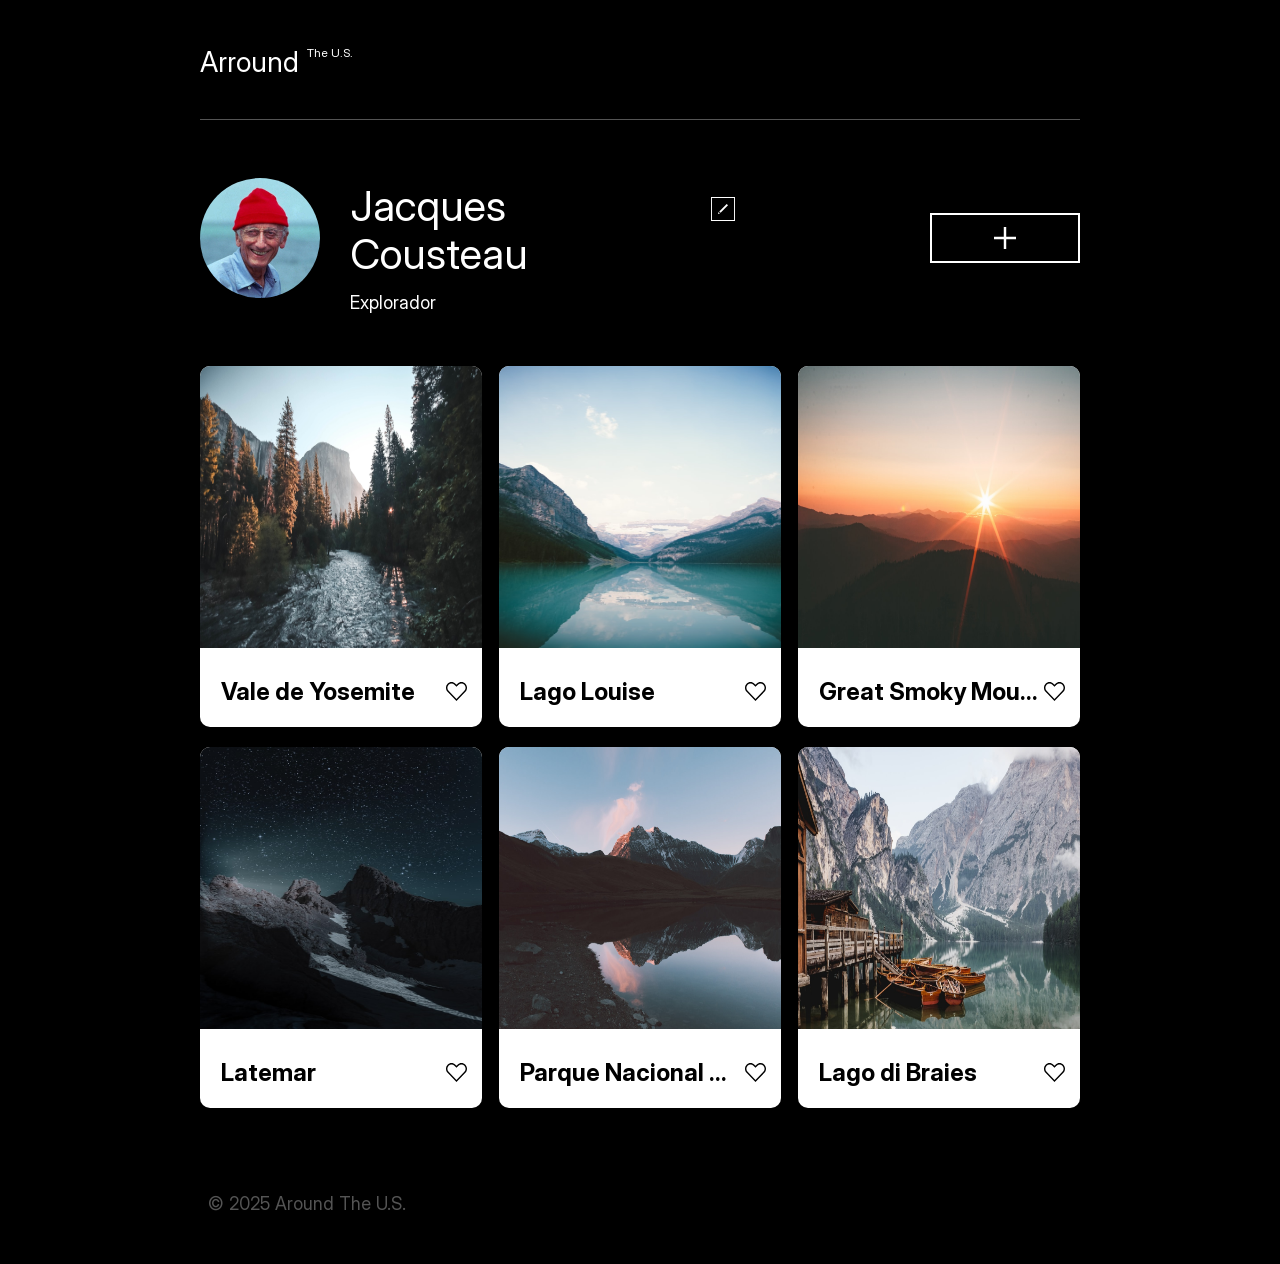
==== index.html @ 6bd6a64a "commit inicial com a base estrutural do projeto" ====
<!DOCTYPE html>
<html lang="en">
  <head>
    <meta charset="UTF-8" />
    <meta name="viewport" content="width=device-width, initial-scale=1.0" />
    <meta name="description" content="sprint 7 Around the US" />
    <meta name="author" content="Franciele Gonçalves de Medeiros Aquino" />
    <meta name="keywords" content="around" />
    <title>Around the US</title>
    <link rel="stylesheet" type="text/css" href="pages/index.css" />
    <link rel="icon" href="favicon.ico" />
  </head>
  <body>
    <div class="page">
      <header class="header">
        <h1 class="header__title">
          Arround
          <span class="header__title-complement">The U.S.</span>
        </h1>
      </header>

      <main class="content">
        <section class="profile">
          <img
            src="images/profile.jpg"
            alt="imagem de perfil"
            class="profile__image"
          />
          <div class="profile__info-wrapper">
            <div class="profile__info">
              <div class="profile-text__icon">
                <h2 class="profile__user">Jacques Cousteau</h2>
                <a class="profile__edit-button"></a>
              </div>
              <p class="profile__bio">Explorador</p>
            </div>
          </div>

          <button class="profile__add-button">
            <i class="profile__add-icon"></i>
          </button>
        </section>

        <section class="elements">
          <ul class="elements__list">
            <li class="card">
              <img
                src="images/Post1.jpg"
                alt="Vale de Yosemite"
                class="card__image"
              />
              <div class="card__description">
                <h3 class="card__title">Vale de Yosemite</h3>
                <button class="card__like-button" type="button"></button>
              </div>
            </li>

            <li class="card">
              <img
                src="images/Post2.jpg"
                alt="Lago Louise"
                class="card__image"
              />
              <div class="card__description">
                <h3 class="card__title">Lago Louise</h3>
                <button class="card__like-button" type="button"></button>
              </div>
            </li>

            <li class="card">
              <img
                src="images/Post3.jpg"
                alt="imagem da Great Smoky Mountains"
                class="card__image"
              />
              <div class="card__description">
                <h3 class="card__title">Great Smoky Mountains</h3>
                <button class="card__like-button" type="button"></button>
              </div>
            </li>

            <li class="card">
              <img src="images/Post4.jpg" alt="Latemar" class="card__image" />
              <div class="card__description">
                <h3 class="card__title">Latemar</h3>
                <button class="card__like-button" type="button"></button>
              </div>
            </li>

            <li class="card">
              <img
                src="images/Post5.jpg"
                alt="imagem do Parque Nacional Vanoise"
                class="card__image"
              />
              <div class="card__description">
                <h3 class="card__title">Parque Nacional Vanoise</h3>
                <button class="card__like-button" type="button"></button>
              </div>
            </li>

            <li class="card">
              <img
                src="images/Post6.jpg"
                alt="Lago di Braies"
                class="card__image"
              />
              <div class="card__description">
                <h3 class="card__title">Lago di Braies</h3>
                <button class="card__like-button" type="button"></button>
              </div>
            </li>
          </ul>
        </section>
      </main>

      <div class="modal" id="edit-profile-modal">
        <div class="modal__container">
          <button class="modal__close-button" type="button">&times;</button>
          <h2 class="modal__title">Editar perfil</h2>
          <form class="modal__form" id="profile-form">
            <input
              type="text"
              class="modal__input modal__input-name"
              id="profile-name"
              name="name"
              placeholder="Nome"
              required
            />

            <input
              type="text"
              class="modal__input modal__input-description"
              id="profile-description"
              name="description"
              placeholder="Sobre mim"
              required
            />

            <button type="submit" class="modal__submit-button">Salvar</button>
          </form>
        </div>
      </div>

      <footer class="footer">
        <p class="footer__copyright">© 2025 Around The U.S.</p>
      </footer>
    </div>
    <script src="./scripts/index.js"></script>
  </body>
</html>
---- pages/index.css ----
@import url(../vendor/normalize.css);
@import url(../vendor/fonts.css);
@import url(../blocks/page.css);
@import url(../blocks/body.css);
@import url(../blocks/content.css);
@import url(../blocks/header.css);
@import url(../blocks/profile.css);
@import url(../blocks/elements.css);
@import url(../blocks/card.css);
@import url(../blocks/modal.css);
@import url(../blocks/footer.css);
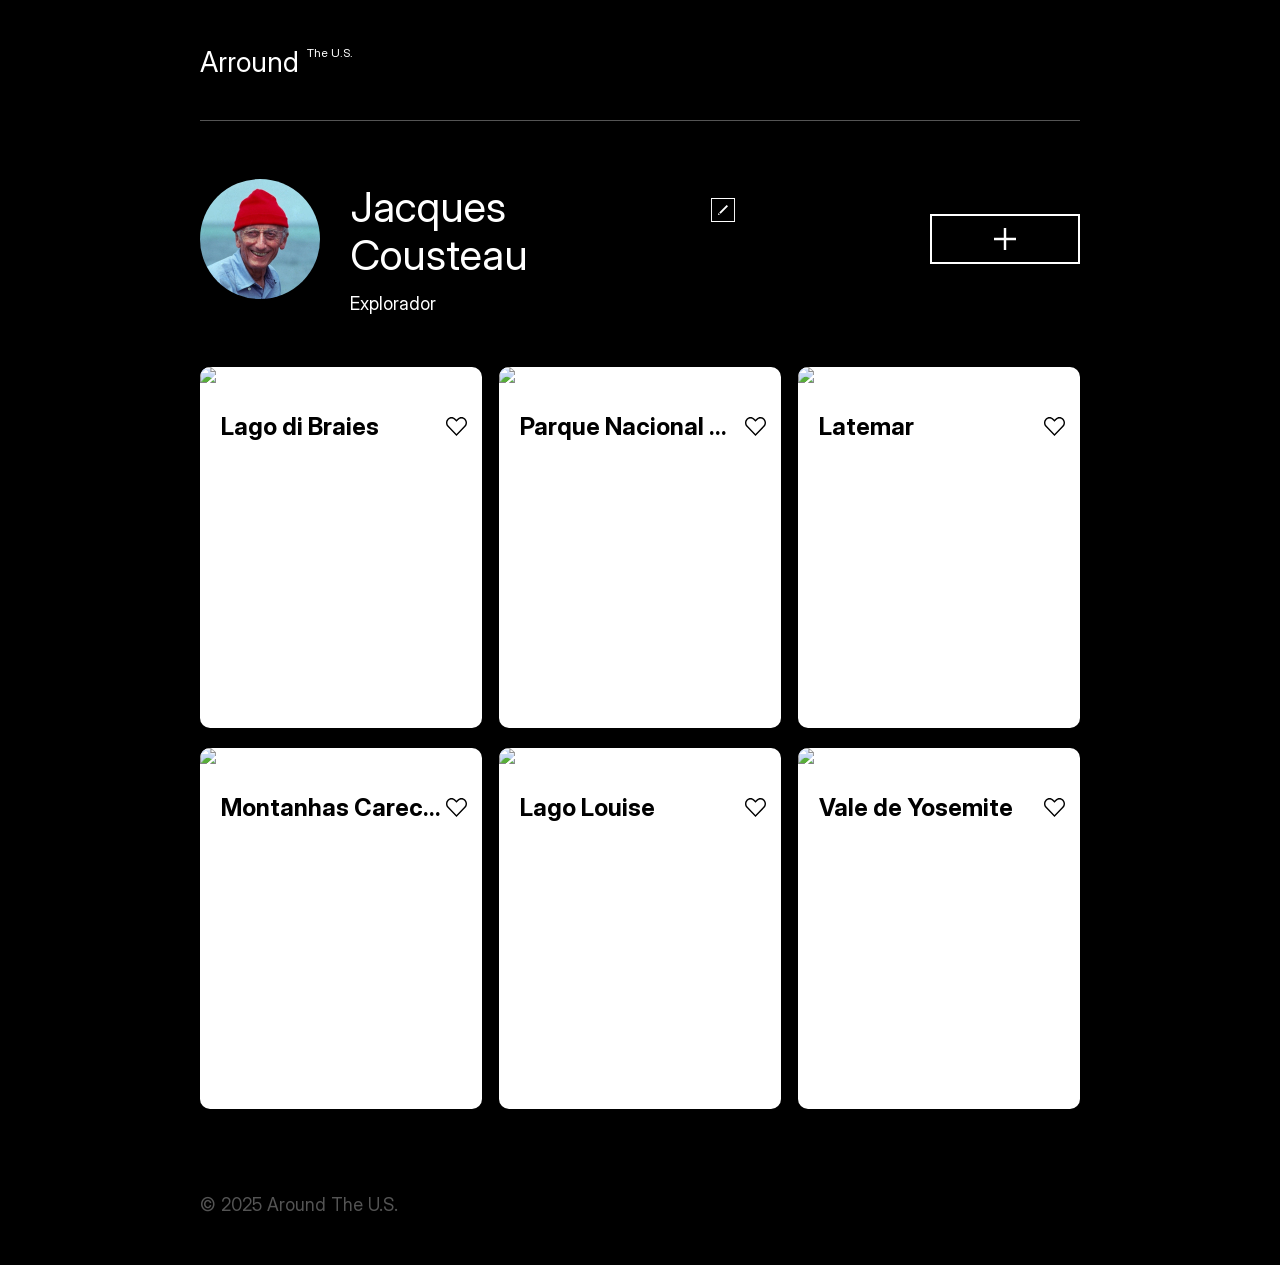
==== commit fa4753c2: "Atualizações de projeto" ====
--- a/index.html
+++ b/index.html
@@ -17,9 +17,7 @@
           Arround
           <span class="header__title-complement">The U.S.</span>
         </h1>
-      </header>
 
-      <main class="content">
         <section class="profile">
           <img
             src="images/profile.jpg"
@@ -28,9 +26,9 @@
           />
           <div class="profile__info-wrapper">
             <div class="profile__info">
-              <div class="profile-text__icon">
+              <div class="profile__text-icon">
                 <h2 class="profile__user">Jacques Cousteau</h2>
-                <a class="profile__edit-button"></a>
+                <button class="profile__edit-button"></button>
               </div>
               <p class="profile__bio">Explorador</p>
             </div>
@@ -40,112 +38,108 @@
             <i class="profile__add-icon"></i>
           </button>
         </section>
+      </header>
 
+      <main class="content">
         <section class="elements">
-          <ul class="elements__list">
-            <li class="card">
-              <img
-                src="images/Post1.jpg"
-                alt="Vale de Yosemite"
-                class="card__image"
-              />
-              <div class="card__description">
-                <h3 class="card__title">Vale de Yosemite</h3>
-                <button class="card__like-button" type="button"></button>
-              </div>
-            </li>
-
-            <li class="card">
-              <img
-                src="images/Post2.jpg"
-                alt="Lago Louise"
-                class="card__image"
-              />
-              <div class="card__description">
-                <h3 class="card__title">Lago Louise</h3>
-                <button class="card__like-button" type="button"></button>
-              </div>
-            </li>
-
-            <li class="card">
-              <img
-                src="images/Post3.jpg"
-                alt="imagem da Great Smoky Mountains"
-                class="card__image"
-              />
-              <div class="card__description">
-                <h3 class="card__title">Great Smoky Mountains</h3>
-                <button class="card__like-button" type="button"></button>
-              </div>
-            </li>
-
-            <li class="card">
-              <img src="images/Post4.jpg" alt="Latemar" class="card__image" />
-              <div class="card__description">
-                <h3 class="card__title">Latemar</h3>
-                <button class="card__like-button" type="button"></button>
-              </div>
-            </li>
-
-            <li class="card">
-              <img
-                src="images/Post5.jpg"
-                alt="imagem do Parque Nacional Vanoise"
-                class="card__image"
-              />
-              <div class="card__description">
-                <h3 class="card__title">Parque Nacional Vanoise</h3>
-                <button class="card__like-button" type="button"></button>
-              </div>
-            </li>
-
-            <li class="card">
-              <img
-                src="images/Post6.jpg"
-                alt="Lago di Braies"
-                class="card__image"
-              />
-              <div class="card__description">
-                <h3 class="card__title">Lago di Braies</h3>
-                <button class="card__like-button" type="button"></button>
-              </div>
-            </li>
-          </ul>
+          <ul class="elements__list"></ul>
         </section>
       </main>
-
-      <div class="modal" id="edit-profile-modal">
-        <div class="modal__container">
-          <button class="modal__close-button" type="button">&times;</button>
-          <h2 class="modal__title">Editar perfil</h2>
-          <form class="modal__form" id="profile-form">
-            <input
-              type="text"
-              class="modal__input modal__input-name"
-              id="profile-name"
-              name="name"
-              placeholder="Nome"
-              required
-            />
-
-            <input
-              type="text"
-              class="modal__input modal__input-description"
-              id="profile-description"
-              name="description"
-              placeholder="Sobre mim"
-              required
-            />
-
-            <button type="submit" class="modal__submit-button">Salvar</button>
-          </form>
-        </div>
-      </div>
 
       <footer class="footer">
         <p class="footer__copyright">© 2025 Around The U.S.</p>
       </footer>
     </div>
+
+    <!-- Início dos pop-ups de editar perfil-->
+
+    <div class="modal" id="edit-profile-modal">
+      <div class="modal__container">
+        <button class="modal__close-button" type="button">&times;</button>
+        <h2 class="modal__title">Editar perfil</h2>
+        <form class="modal__form" id="profile-form">
+          <input
+            type="text"
+            class="modal__input modal__input-name"
+            id="profile-name"
+            name="name"
+            placeholder="Nome"
+            required
+          />
+
+          <input
+            type="text"
+            class="modal__input modal__input-description"
+            id="profile-description"
+            name="description"
+            placeholder="Sobre mim"
+            required
+          />
+
+          <button type="submit" class="modal__submit-button">Salvar</button>
+        </form>
+      </div>
+    </div>
+
+    <!-- Início dos pop-ups de adicinar lugar-->
+
+    <div class="modal" id="add-place-modal">
+      <div class="modal__container">
+        <button class="modal__close-button" type="button">&times;</button>
+        <h2 class="modal__title">Novo local</h2>
+        <form class="modal__form" id="place-form">
+          <input
+            type="text"
+            class="modal__input modal__input-place"
+            id="new-place"
+            name="placeTitle"
+            placeholder="Título"
+            required
+          />
+
+          <input
+            type="text"
+            class="modal__input modal__input-link"
+            id="add-link"
+            name="imageLink"
+            placeholder="Link de imagem"
+            required
+          />
+
+          <button type="submit" class="modal__submit-button">Criar</button>
+        </form>
+      </div>
+    </div>
+
+    <div class="modal" id="modalImage">
+      <div class="modal-image__content">
+        <button class="modal__close-button" type="button">&times;</button>
+        <img id="bigImageModal" src="" alt="" class="modal__image" />
+        <p id="imageTitle" class="modal-image__title"></p>
+      </div>
+    </div>
+
+    <!-- Template para vincular cards do JS ao htm-->
+
+    <template id="card-template">
+      <li class="card">
+        <img class="card__image" src="#" alt="" />
+        <button
+          aria-label="Delete card"
+          class="card__delete-button"
+          type="button"
+        ></button>
+        <div class="card__description">
+          <h2 class="card__title"></h2>
+          <button
+            aria-label="Like card"
+            class="card__like-button"
+            type="button"
+          ></button>
+        </div>
+      </li>
+    </template>
+
     <script src="./scripts/index.js"></script>
   </body>
 </html>
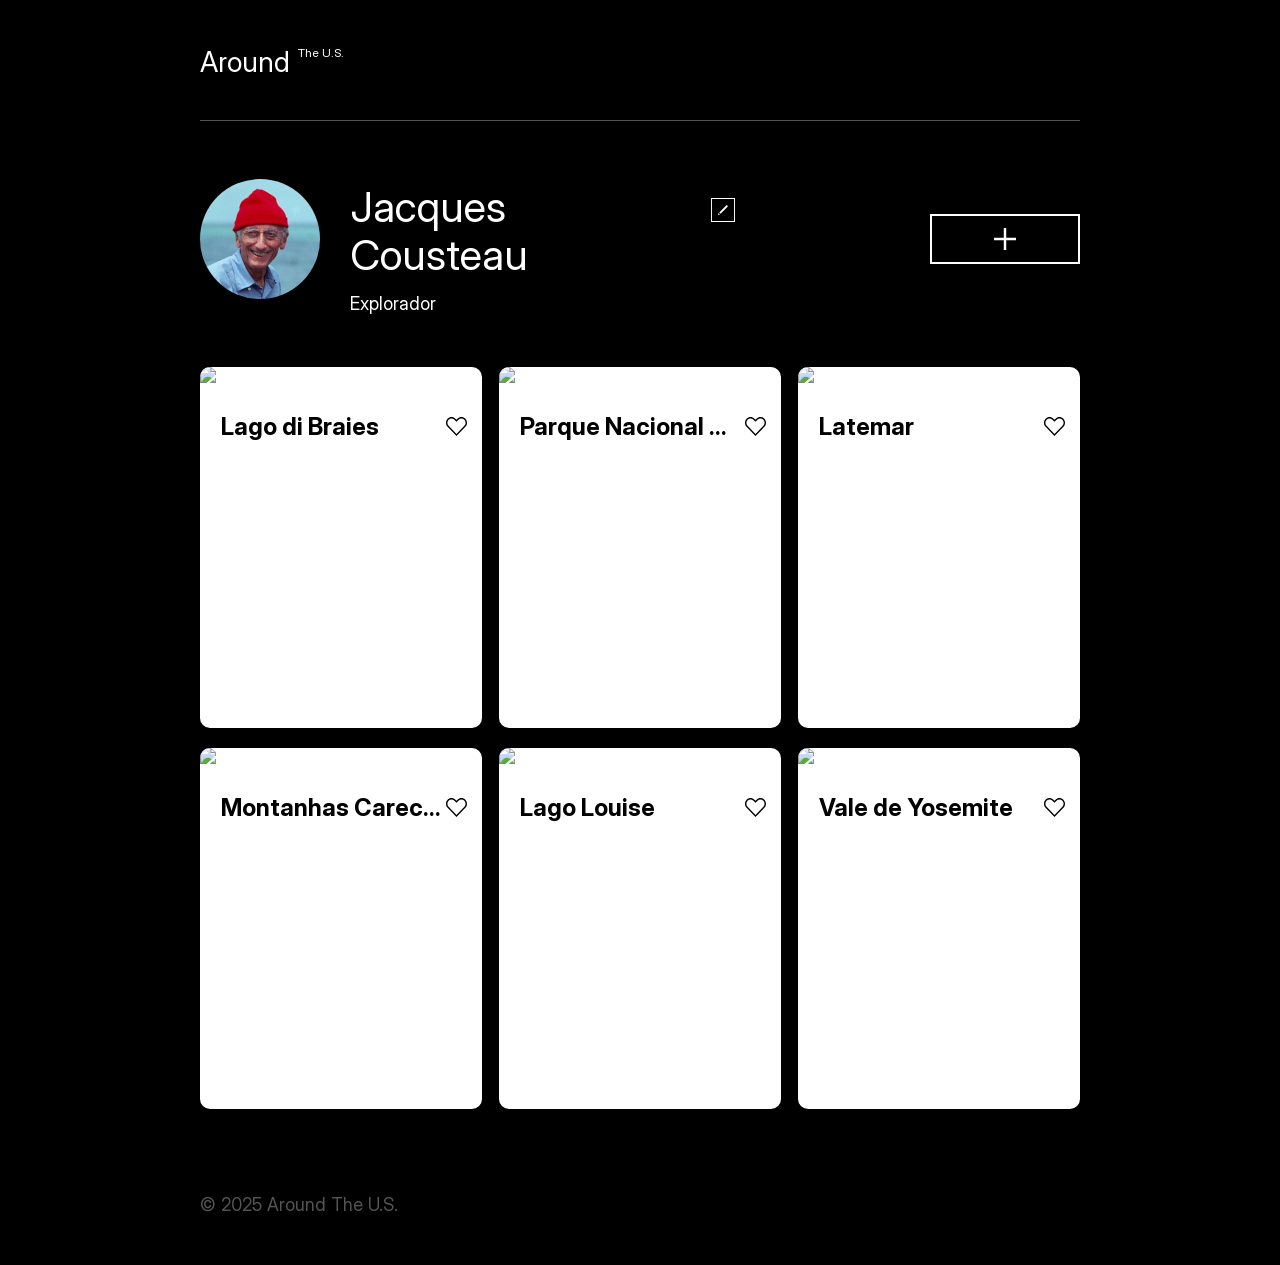
==== commit 83fc335a: "Atualização de código após a avaliação" ====
--- a/index.html
+++ b/index.html
@@ -1,5 +1,5 @@
 <!DOCTYPE html>
-<html lang="en">
+<html lang="pt-br">
   <head>
     <meta charset="UTF-8" />
     <meta name="viewport" content="width=device-width, initial-scale=1.0" />
@@ -14,7 +14,7 @@
     <div class="page">
       <header class="header">
         <h1 class="header__title">
-          Arround
+          Around
           <span class="header__title-complement">The U.S.</span>
         </h1>
 
@@ -47,7 +47,7 @@
       </main>
 
       <footer class="footer">
-        <p class="footer__copyright">© 2025 Around The U.S.</p>
+        <p class="footer__copyright">&copy; 2025 Around The U.S.</p>
       </footer>
     </div>
 
@@ -112,10 +112,10 @@
     </div>
 
     <div class="modal" id="modalImage">
-      <div class="modal-image__content">
+      <div class="modal__image-content">
         <button class="modal__close-button" type="button">&times;</button>
         <img id="bigImageModal" src="" alt="" class="modal__image" />
-        <p id="imageTitle" class="modal-image__title"></p>
+        <p id="imageTitle" class="modal__image-title"></p>
       </div>
     </div>
 
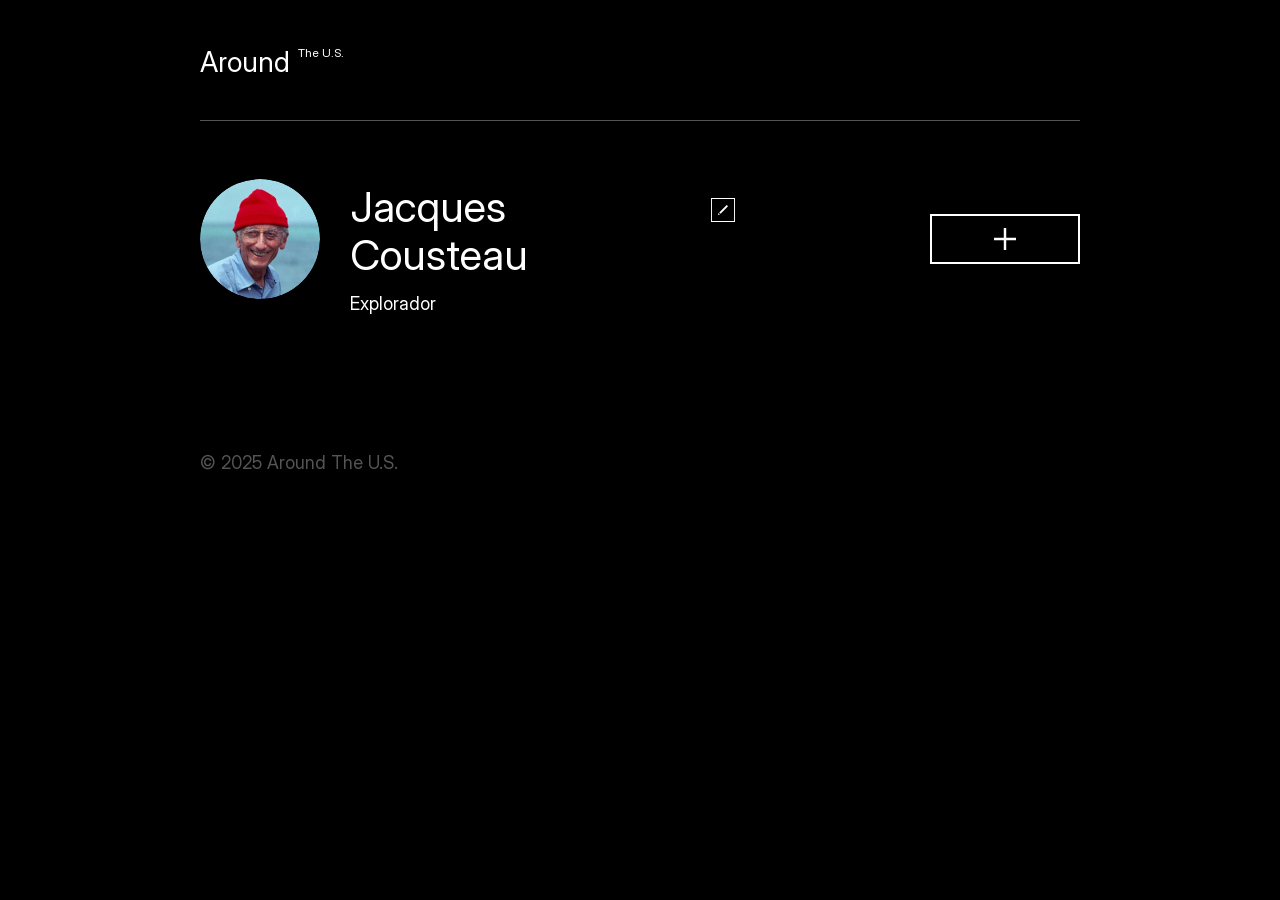
==== commit e4238828: "Criação de estrutura geral do sprint 12" ====
--- a/index.html
+++ b/index.html
@@ -1,11 +1,8 @@
-<!DOCTYPE html>
+<!doctype html>
 <html lang="pt-br">
   <head>
     <meta charset="UTF-8" />
     <meta name="viewport" content="width=device-width, initial-scale=1.0" />
-    <meta name="description" content="sprint 7 Around the US" />
-    <meta name="author" content="Franciele Gonçalves de Medeiros Aquino" />
-    <meta name="keywords" content="around" />
     <title>Around the US</title>
     <link rel="stylesheet" type="text/css" href="pages/index.css" />
     <link rel="icon" href="favicon.ico" />
@@ -14,27 +11,30 @@
     <div class="page">
       <header class="header">
         <h1 class="header__title">
-          Around
-          <span class="header__title-complement">The U.S.</span>
+          Around <span class="header__title-complement">The U.S.</span>
         </h1>
 
         <section class="profile">
-          <img
-            src="images/profile.jpg"
-            alt="imagem de perfil"
-            class="profile__image"
-          />
+          <div class="profile__image-container">
+            <img
+              src="images/profile.jpg"
+              alt="imagem de perfil"
+              class="profile__image"
+            />
+            <button class="profile__avatar-edit-button" type="button"></button>
+          </div>
+
           <div class="profile__info-wrapper">
             <div class="profile__info">
               <div class="profile__text-icon">
                 <h2 class="profile__user">Jacques Cousteau</h2>
-                <button class="profile__edit-button"></button>
+                <button class="profile__edit-button" type="button"></button>
               </div>
               <p class="profile__bio">Explorador</p>
             </div>
           </div>
 
-          <button class="profile__add-button">
+          <button class="profile__add-button" type="button">
             <i class="profile__add-icon"></i>
           </button>
         </section>
@@ -51,37 +51,38 @@
       </footer>
     </div>
 
-    <!-- Início dos pop-ups de editar perfil-->
-
     <div class="modal" id="edit-profile-modal">
       <div class="modal__container">
         <button class="modal__close-button" type="button">&times;</button>
         <h2 class="modal__title">Editar perfil</h2>
         <form class="modal__form" id="profile-form">
           <input
+            id="profile-name"
             type="text"
             class="modal__input modal__input-name"
-            id="profile-name"
             name="name"
             placeholder="Nome"
             required
+            minlength="2"
+            maxlength="40"
           />
+          <span class="modal__error" id="profile-name-error"></span>
 
           <input
+            id="profile-about"
             type="text"
             class="modal__input modal__input-description"
-            id="profile-description"
             name="description"
             placeholder="Sobre mim"
             required
+            minlength="2"
+            maxlength="200"
           />
-
+          <span class="modal__error" id="profile-about-error"></span>
           <button type="submit" class="modal__submit-button">Salvar</button>
         </form>
       </div>
     </div>
-
-    <!-- Início dos pop-ups de adicinar lugar-->
 
     <div class="modal" id="add-place-modal">
       <div class="modal__container">
@@ -89,23 +90,26 @@
         <h2 class="modal__title">Novo local</h2>
         <form class="modal__form" id="place-form">
           <input
+            id="place-title"
             type="text"
-            class="modal__input modal__input-place"
-            id="new-place"
+            class="modal__input"
             name="placeTitle"
             placeholder="Título"
             required
+            minlength="2"
+            maxlength="30"
           />
+          <span class="modal__error" id="place-title-error"></span>
 
           <input
-            type="text"
-            class="modal__input modal__input-link"
-            id="add-link"
+            id="place-link"
+            type="url"
+            class="modal__input"
             name="imageLink"
             placeholder="Link de imagem"
             required
           />
-
+          <span class="modal__error" id="place-link-error"></span>
           <button type="submit" class="modal__submit-button">Criar</button>
         </form>
       </div>
@@ -114,32 +118,51 @@
     <div class="modal" id="modalImage">
       <div class="modal__image-content">
         <button class="modal__close-button" type="button">&times;</button>
-        <img id="bigImageModal" src="" alt="" class="modal__image" />
+        <img id="bigImageModal" src="#" alt="" class="modal__image" />
         <p id="imageTitle" class="modal__image-title"></p>
       </div>
     </div>
 
-    <!-- Template para vincular cards do JS ao htm-->
+    <div class="modal" id="delete-confirm-modal">
+      <div class="modal__container">
+        <button class="modal__close-button" type="button">&times;</button>
+        <h2 class="modal__title">Tem certeza?</h2>
+        <form class="modal__form" id="delete-form">
+          <button type="submit" class="modal__submit-button">Sim</button>
+        </form>
+      </div>
+    </div>
+
+    <div class="modal" id="avatar-modal">
+      <div class="modal__container">
+        <button class="modal__close-button" type="button">&times;</button>
+        <h2 class="modal__title">Alterar a foto do perfil</h2>
+        <form class="modal__form" id="avatar-form">
+          <input
+            id="avatar-link"
+            type="url"
+            name="avatarLink"
+            class="modal__input"
+            placeholder="Link da imagem"
+            required
+          />
+          <span class="modal__error" id="avatar-link-error"></span>
+          <button type="submit" class="modal__submit-button">Salvar</button>
+        </form>
+      </div>
+    </div>
 
     <template id="card-template">
       <li class="card">
         <img class="card__image" src="#" alt="" />
-        <button
-          aria-label="Delete card"
-          class="card__delete-button"
-          type="button"
-        ></button>
+        <button class="card__delete-button" type="button"></button>
         <div class="card__description">
           <h2 class="card__title"></h2>
-          <button
-            aria-label="Like card"
-            class="card__like-button"
-            type="button"
-          ></button>
+          <button class="card__like-button" type="button"></button>
         </div>
       </li>
     </template>
 
-    <script src="./scripts/index.js"></script>
+    <script type="module" src="./scripts/index.js"></script>
   </body>
 </html>
